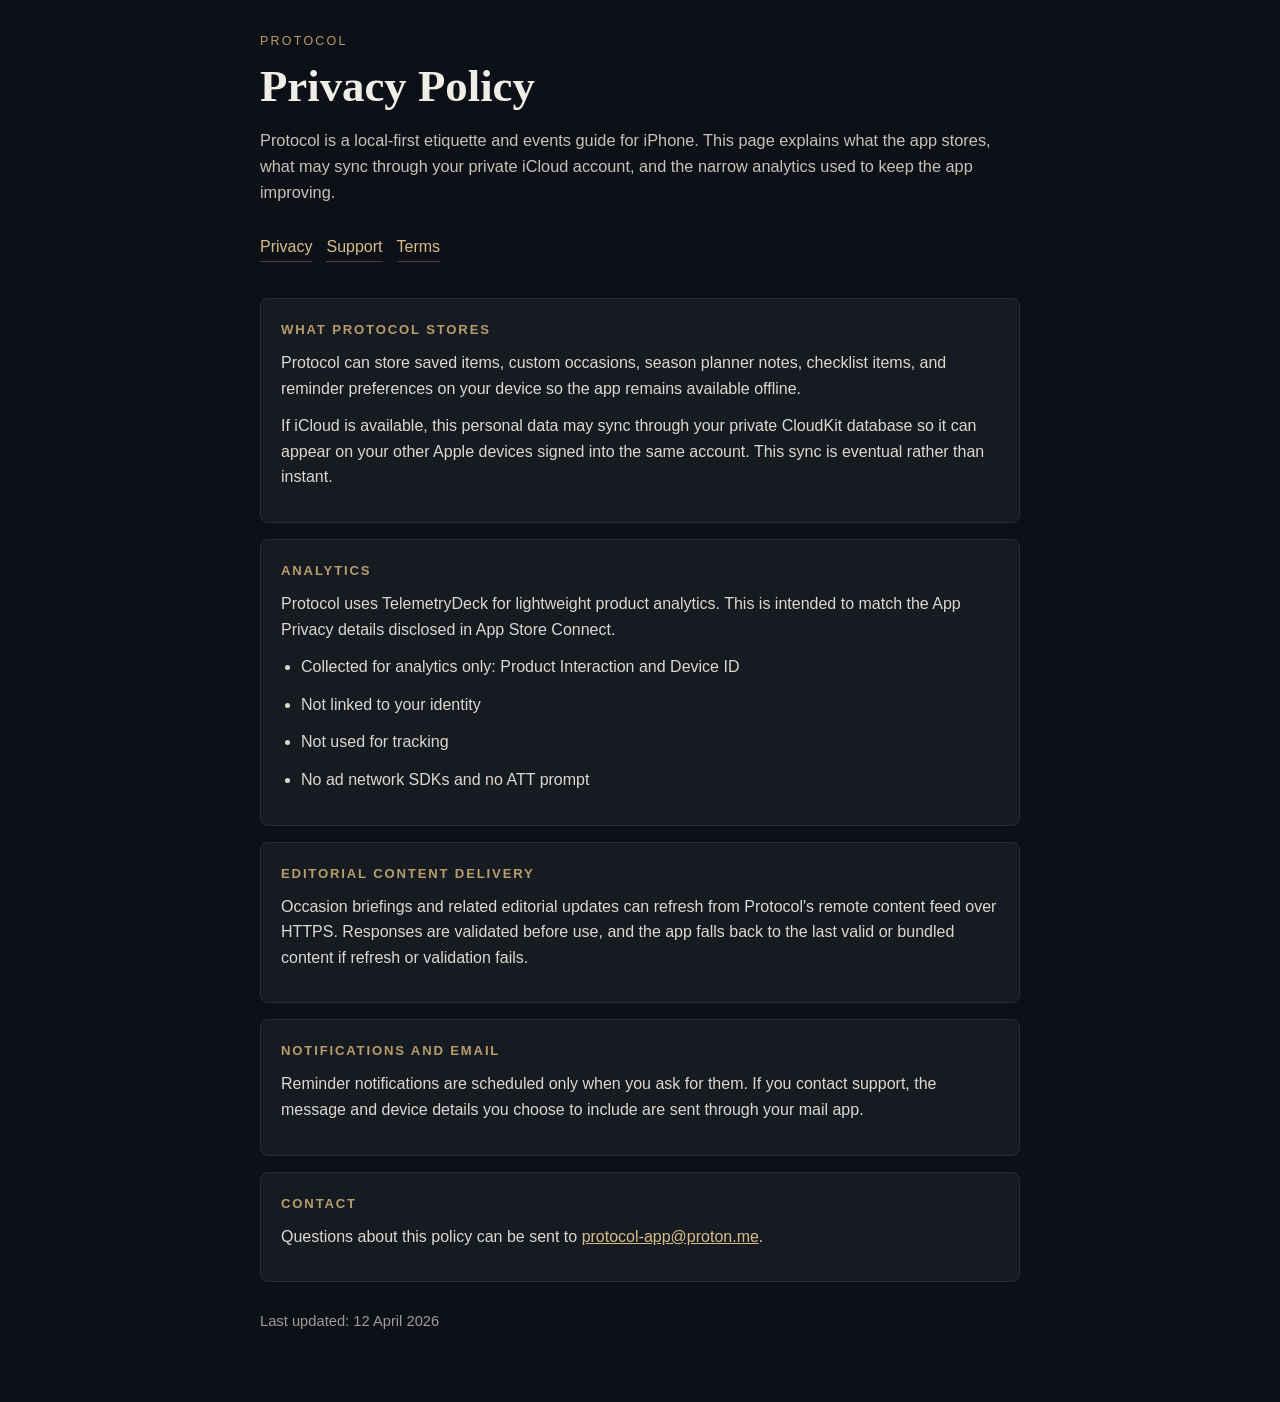
==== privacy.html @ 8f921998 "Publish Protocol public pages Co-authored-by: Copilot <223556219+Copilot@users.noreply.github.com>" ====
<!DOCTYPE html>
<html lang="en">
<head>
  <meta charset="utf-8">
  <meta name="viewport" content="width=device-width, initial-scale=1">
  <title>Protocol Privacy Policy</title>
  <link rel="stylesheet" href="site.css">
</head>
<body>
  <main class="page">
    <p class="eyebrow">Protocol</p>
    <h1>Privacy Policy</h1>
    <p class="intro">
      Protocol is a local-first etiquette and events guide for iPhone. This page explains what the app stores,
      what may sync through your private iCloud account, and the narrow analytics used to keep the app improving.
    </p>

    <nav>
      <a href="privacy.html">Privacy</a>
      <a href="support.html">Support</a>
      <a href="terms.html">Terms</a>
    </nav>

    <section>
      <h2>What Protocol stores</h2>
      <p>
        Protocol can store saved items, custom occasions, season planner notes, checklist items, and reminder
        preferences on your device so the app remains available offline.
      </p>
      <p>
        If iCloud is available, this personal data may sync through your private CloudKit database so it can
        appear on your other Apple devices signed into the same account. This sync is eventual rather than instant.
      </p>
    </section>

    <section>
      <h2>Analytics</h2>
      <p>
        Protocol uses TelemetryDeck for lightweight product analytics. This is intended to match the App Privacy
        details disclosed in App Store Connect.
      </p>
      <ul>
        <li>Collected for analytics only: Product Interaction and Device ID</li>
        <li>Not linked to your identity</li>
        <li>Not used for tracking</li>
        <li>No ad network SDKs and no ATT prompt</li>
      </ul>
    </section>

    <section>
      <h2>Editorial content delivery</h2>
      <p>
        Occasion briefings and related editorial updates can refresh from Protocol's remote content feed over HTTPS.
        Responses are validated before use, and the app falls back to the last valid or bundled content if refresh
        or validation fails.
      </p>
    </section>

    <section>
      <h2>Notifications and email</h2>
      <p>
        Reminder notifications are scheduled only when you ask for them. If you contact support, the message and
        device details you choose to include are sent through your mail app.
      </p>
    </section>

    <section>
      <h2>Contact</h2>
      <p>
        Questions about this policy can be sent to
        <a href="mailto:protocol-app@proton.me">protocol-app@proton.me</a>.
      </p>
    </section>

    <p class="footer">Last updated: 12 April 2026</p>
  </main>
</body>
</html>
---- site.css ----
html {
  color-scheme: light dark;
}

body {
  margin: 0;
  font-family: -apple-system, BlinkMacSystemFont, "SF Pro Text", "Helvetica Neue", sans-serif;
  background: #0d1117;
  color: #f0ede6;
  line-height: 1.6;
}

a {
  color: #d7bc88;
}

.page {
  max-width: 760px;
  margin: 0 auto;
  padding: 32px 20px 56px;
}

.eyebrow {
  margin: 0 0 10px;
  letter-spacing: 0.18em;
  text-transform: uppercase;
  font-size: 0.78rem;
  color: #b89c6a;
}

h1 {
  margin: 0;
  font-family: Georgia, "Times New Roman", serif;
  font-size: clamp(2rem, 4vw, 2.8rem);
  line-height: 1.1;
}

.intro {
  margin: 16px 0 28px;
  color: #c7c2b8;
  font-size: 1.02rem;
}

nav {
  margin: 28px 0 36px;
  display: flex;
  flex-wrap: wrap;
  gap: 14px;
}

nav a {
  text-decoration: none;
  border-bottom: 1px solid rgba(184, 156, 106, 0.35);
  padding-bottom: 2px;
}

section,
.card {
  background: #161b22;
  border: 1px solid #2a2d35;
  border-radius: 8px;
  padding: 20px;
  margin-bottom: 16px;
}

h2 {
  margin: 0 0 10px;
  font-size: 0.82rem;
  letter-spacing: 0.14em;
  text-transform: uppercase;
  color: #b89c6a;
}

p,
li {
  margin: 0 0 12px;
  color: #ddd8cf;
}

ul {
  margin: 0;
  padding-left: 20px;
}

.muted {
  color: #9e9b95;
}

.footer {
  margin-top: 28px;
  font-size: 0.92rem;
  color: #9e9b95;
}

@media (max-width: 640px) {
  .page {
    padding-top: 24px;
  }
}
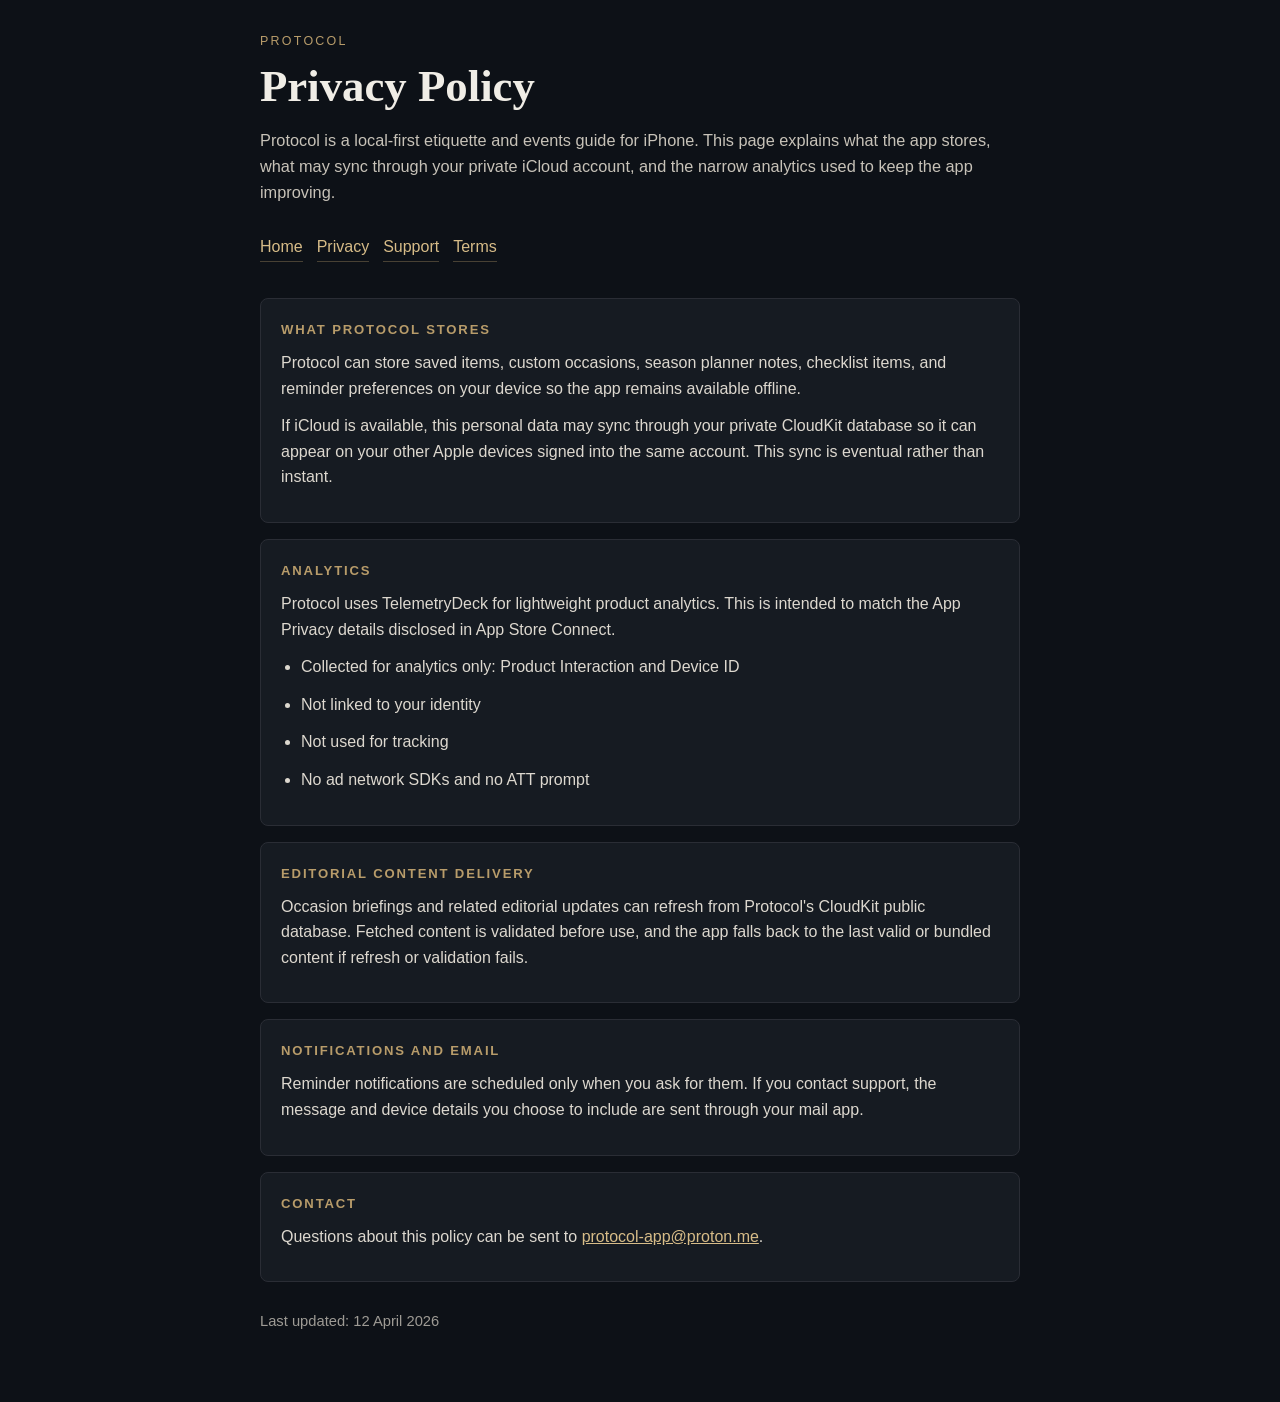
==== commit 6ea7e74d: "Update public pages for CloudKit delivery Co-authored-by: Copilot <223556219+Copilot@users.noreply.g" ====
--- a/privacy.html
+++ b/privacy.html
@@ -16,6 +16,7 @@
     </p>
 
     <nav>
+      <a href="index.html">Home</a>
       <a href="privacy.html">Privacy</a>
       <a href="support.html">Support</a>
       <a href="terms.html">Terms</a>
@@ -50,9 +51,9 @@
     <section>
       <h2>Editorial content delivery</h2>
       <p>
-        Occasion briefings and related editorial updates can refresh from Protocol's remote content feed over HTTPS.
-        Responses are validated before use, and the app falls back to the last valid or bundled content if refresh
-        or validation fails.
+        Occasion briefings and related editorial updates can refresh from Protocol's CloudKit public database.
+        Fetched content is validated before use, and the app falls back to the last valid or bundled content if
+        refresh or validation fails.
       </p>
     </section>
 
